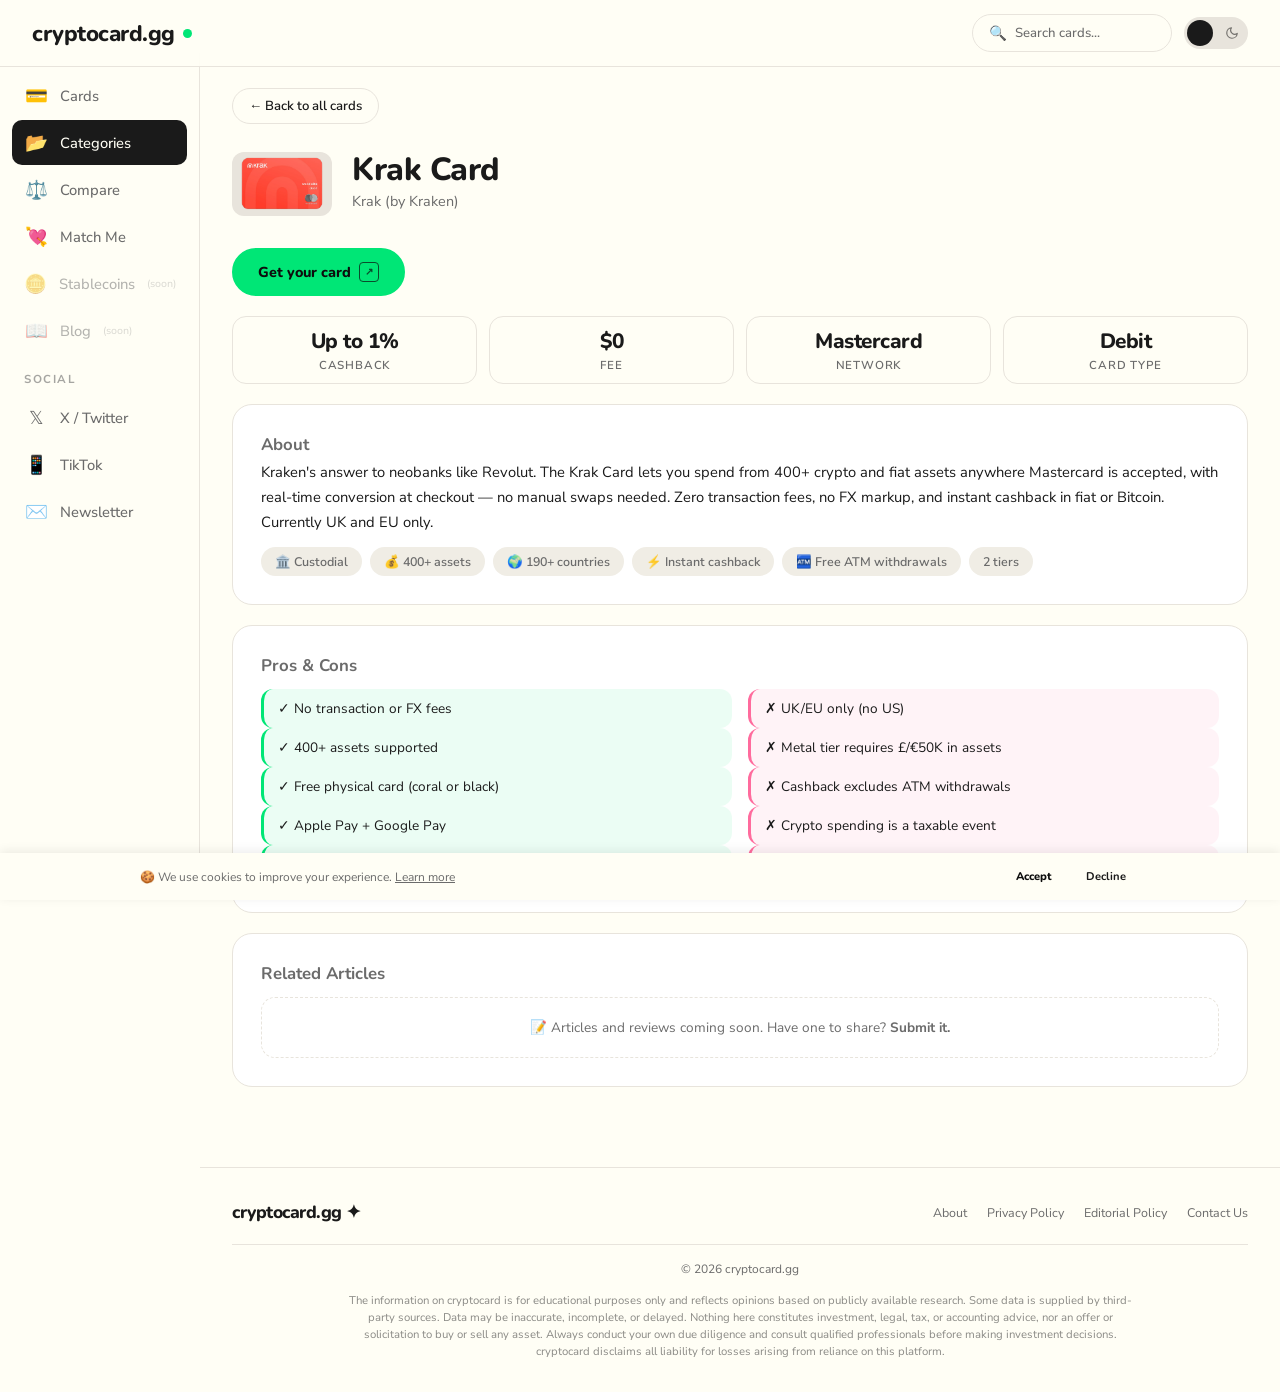
==== card/krak/index.html @ aefa74b7 "Add Krak Card page and make custom cards searchable - Add dedicated card page for Krak (by Kraken) d" ====
<!DOCTYPE html>
<html lang="en" data-theme="light">
<head>
<meta charset="UTF-8">
<meta name="viewport" content="width=device-width, initial-scale=1.0">
<title>Krak Card — Spend Crypto & Fiat with Mastercard | cryptocard.gg</title>
<meta name="description" content="Krak Card by Kraken lets you spend from 400+ crypto and fiat assets anywhere Mastercard is accepted. Up to 1% cashback, $0 annual fee, free ATM withdrawals.">
<link rel="canonical" href="https://cryptocard.gg/card/krak">

<!-- Open Graph -->
<meta property="og:title" content="Krak Card — Spend Crypto & Fiat with Mastercard">
<meta property="og:description" content="Krak Card by Kraken lets you spend from 400+ crypto and fiat assets anywhere Mastercard is accepted. Up to 1% cashback, $0 annual fee, free ATM withdrawals.">
<meta property="og:url" content="https://cryptocard.gg/card/krak">
<meta property="og:type" content="website">
<meta property="og:site_name" content="cryptocard.gg">
<meta property="og:image" content="https://cryptocard.gg/Logos/G6nSGXzWMAE9Gpx.png">

<!-- Twitter Card -->
<meta name="twitter:card" content="summary">
<meta name="twitter:title" content="Krak Card — Spend Crypto & Fiat with Mastercard">
<meta name="twitter:description" content="Krak Card by Kraken lets you spend from 400+ crypto and fiat assets anywhere Mastercard is accepted. Up to 1% cashback, $0 annual fee.">
<meta name="twitter:image" content="https://cryptocard.gg/Logos/G6nSGXzWMAE9Gpx.png">

<link href="https://fonts.googleapis.com/css2?family=Space+Grotesk:wght@400;500;600;700&family=DM+Sans:wght@400;500;600;700&family=Lilita+One&display=swap" rel="stylesheet">
<link rel="stylesheet" href="../../styles.css">

<!-- Google Analytics (GA4) with Consent Mode -->
<script>
  window.dataLayer = window.dataLayer || [];
  function gtag(){dataLayer.push(arguments);}

  gtag('consent', 'default', {
    analytics_storage: 'denied'
  });

  if (localStorage.getItem('cc_consent') === 'accepted') {
    gtag('consent', 'update', { analytics_storage: 'granted' });
  }
</script>
<script async src="https://www.googletagmanager.com/gtag/js?id=G-8774T45XR2"></script>
<script>
  gtag('js', new Date());
  gtag('config', 'G-8774T45XR2');
</script>
</head>
<body>

<!-- SSR CONTENT — visible to crawlers, hidden once JS loads -->
<div id="ssrContent">
  <article style="max-width:700px;margin:40px auto;padding:0 20px;font-family:'DM Sans',sans-serif;">
    <h1>Krak Card</h1>
    <p><strong>Issuer:</strong> Krak (by Kraken) &nbsp;|&nbsp; <strong>Network:</strong> Mastercard &nbsp;|&nbsp; <strong>Type:</strong> Debit</p>
    <p>Kraken's answer to neobanks like Revolut. The Krak Card lets you spend from 400+ crypto and fiat assets anywhere Mastercard is accepted, with real-time conversion at checkout — no manual swaps needed. Zero transaction fees, no FX markup, and instant cashback in fiat or Bitcoin. Currently UK and EU only.</p>
    <h2>Tiers</h2>
    <table>
      <thead><tr><th>Tier</th><th>Cashback</th><th>Fee</th><th>Notes</th></tr></thead>
      <tbody>
        <tr><td>Standard</td><td>Up to 1%</td><td>$0</td><td>Free physical + virtual card, cashback in fiat or BTC</td></tr>
        <tr><td>Metal</td><td>1% (max)</td><td>$0</td><td>Requires avg £/€50K in assets across Krak + Kraken + Kraken Pro</td></tr>
      </tbody>
    </table>
    <h2>Pros</h2>
    <ul>
      <li>No transaction or FX fees</li>
      <li>400+ assets supported</li>
      <li>Free physical card (coral or black)</li>
      <li>Apple Pay + Google Pay</li>
      <li>Free ATM withdrawals globally</li>
    </ul>
    <h2>Cons</h2>
    <ul>
      <li>UK/EU only (no US)</li>
      <li>Metal tier requires £/€50K in assets</li>
      <li>Cashback excludes ATM withdrawals</li>
      <li>Crypto spending is a taxable event</li>
      <li>Spread applied on asset conversions</li>
    </ul>
    <h2>Key Details</h2>
    <ul>
      <li><strong>Cashback:</strong> Up to 1%</li>
      <li><strong>Fee:</strong> $0</li>
      <li><strong>Regions:</strong> 190+ countries (UK/EU only)</li>
      <li><strong>Custody:</strong> Custodial</li>
      <li><strong>Assets:</strong> 400+</li>
    </ul>
    <p><a href="https://www.kraken.com/krak/card">Get your Krak Card</a></p>
    <p><a href="/">Browse all crypto cards on cryptocard.gg</a></p>
  </article>
</div>

<!-- LEFT SIDEBAR -->
<aside class="left-sidebar">
  <div class="sidebar-nav">
    <a href="/">
      <span class="nav-icon">💳</span> Cards
    </a>
    <a href="#" onclick="openCategoriesPage(); return false;">
      <span class="nav-icon">📂</span> Categories
    </a>
    <a href="#" onclick="openComparePage(); return false;">
      <span class="nav-icon">⚖️</span> Compare
    </a>
    <a href="#" onclick="openMatchPage(); return false;">
      <span class="nav-icon">💘</span> Match Me
    </a>
    <a href="#" onclick="return false;" style="opacity:0.5;cursor:default;">
      <span class="nav-icon">🪙</span> Stablecoins <span style="font-size:0.65rem;opacity:0.5;font-weight:400">(soon)</span>
    </a>
    <a href="#" onclick="return false;" style="opacity:0.5;cursor:default;">
      <span class="nav-icon">📖</span> Blog <span style="font-size:0.65rem;opacity:0.5;font-weight:400">(soon)</span>
    </a>

    <div class="nav-section-label">Social</div>
    <a href="https://x.com/st3phdoteth" target="_blank">
      <span class="nav-icon">𝕏</span> X / Twitter
    </a>
    <a href="https://www.tiktok.com/@st3ph.xyz" target="_blank">
      <span class="nav-icon">📱</span> TikTok
    </a>
    <a href="#" onclick="openNlModal(); return false;">
      <span class="nav-icon">✉️</span> Newsletter
    </a>
  </div>
</aside>

<!-- TOP BAR -->
<div class="top-nav">
  <div class="topnav-logo">
    cryptocard.gg <span class="dot"></span>
  </div>
  <div class="topnav-right">
    <button class="search-btn" onclick="document.getElementById('searchModal').style.display='flex'">
      <span class="search-icon">🔍</span>
      Search cards...
    </button>
    <button class="theme-toggle" onclick="toggleTheme()" aria-label="Toggle theme">
      <span class="toggle-sun"><svg viewBox="0 0 24 24" fill="none" stroke="currentColor" stroke-width="2" stroke-linecap="round" stroke-linejoin="round"><circle cx="12" cy="12" r="5"/><line x1="12" y1="1" x2="12" y2="3"/><line x1="12" y1="21" x2="12" y2="23"/><line x1="4.22" y1="4.22" x2="5.64" y2="5.64"/><line x1="18.36" y1="18.36" x2="19.78" y2="19.78"/><line x1="1" y1="12" x2="3" y2="12"/><line x1="21" y1="12" x2="23" y2="12"/><line x1="4.22" y1="19.78" x2="5.64" y2="18.36"/><line x1="18.36" y1="5.64" x2="19.78" y2="4.22"/></svg></span>
      <span class="toggle-moon"><svg viewBox="0 0 24 24" fill="none" stroke="currentColor" stroke-width="2" stroke-linecap="round" stroke-linejoin="round"><path d="M21 12.79A9 9 0 1 1 11.21 3 7 7 0 0 0 21 12.79z"/></svg></span>
    </button>
  </div>
</div>

<!-- PAGE WRAPPER -->
<div class="page-wrapper">

<!-- DETAIL PAGE (hidden by default) -->
<div class="detail-page" id="detailPage"></div>

<!-- HOME CONTENT (hidden on card subpages) -->
<div id="homeContent" style="display:none"></div>

<!-- FOOTER -->
<footer>
  <div class="footer-top">
    <div class="footer-logo">cryptocard.gg ✦</div>
    <div class="footer-legal">
      <a href="#" onclick="openFooterPage('about'); return false;">About</a>
      <a href="#" onclick="openFooterPage('privacy'); return false;">Privacy Policy</a>
      <a href="#" onclick="openFooterPage('editorial'); return false;">Editorial Policy</a>
      <a href="#" onclick="openFooterPage('contact'); return false;">Contact Us</a>
    </div>
  </div>
  <div class="footer-bottom">
    <div class="footer-copy">&copy; 2026 cryptocard.gg</div>
    <div class="footer-disclaimer" style="max-width:800px;margin:16px auto 0;font-size:0.7rem;line-height:1.5;opacity:0.5;text-align:center;">The information on cryptocard is for educational purposes only and reflects opinions based on publicly available research. Some data is supplied by third-party sources. Data may be inaccurate, incomplete, or delayed. Nothing here constitutes investment, legal, tax, or accounting advice, nor an offer or solicitation to buy or sell any asset. Always conduct your own due diligence and consult qualified professionals before making investment decisions. cryptocard disclaims all liability for losses arising from reliance on this platform.</div>
  </div>
</footer>
</div><!-- end page-wrapper -->

<!-- MOBILE BOTTOM BAR -->
<div class="mobile-bottom-bar">
  <button class="mobile-search-btn" onclick="document.getElementById('searchModal').style.display='flex'">
    🔍 Search cards...
  </button>
  <button class="mobile-hamburger" onclick="document.getElementById('mobileMenuOverlay').classList.add('active')">
    ☰
  </button>
</div>

<!-- MOBILE MENU OVERLAY -->
<div class="mobile-menu-overlay" id="mobileMenuOverlay" onclick="if(event.target===this)this.classList.remove('active')">
  <div class="mobile-menu">
    <div class="mobile-menu-handle"></div>
    <a href="/">
      <span>💳</span> Cards
    </a>
    <a href="#" onclick="openCategoriesPage(); document.getElementById('mobileMenuOverlay').classList.remove('active'); return false;">
      <span>📂</span> Categories
    </a>
    <a href="#" onclick="openComparePage(); document.getElementById('mobileMenuOverlay').classList.remove('active'); return false;">
      <span>⚖️</span> Compare
    </a>
    <a href="#" onclick="openMatchPage(); document.getElementById('mobileMenuOverlay').classList.remove('active'); return false;">
      <span>💘</span> Match Me
    </a>
    <a href="#" style="opacity:0.5;pointer-events:none;">
      <span>📖</span> Blog <span style="font-size:0.65rem;opacity:0.5;margin-left:4px">(soon)</span>
    </a>
    <a href="#" style="opacity:0.5;pointer-events:none;">
      <span>🪙</span> Stablecoins <span style="font-size:0.65rem;opacity:0.5;margin-left:4px">(soon)</span>
    </a>
    <div class="nav-section-label">Social</div>
    <a href="https://x.com/st3phdoteth" target="_blank">
      <span>𝕏</span> X / Twitter
    </a>
    <a href="https://www.tiktok.com/@st3ph.xyz" target="_blank">
      <span>📱</span> TikTok
    </a>
    <a href="#" onclick="openNlModal(); document.getElementById('mobileMenuOverlay').classList.remove('active'); return false;">
      <span>✉️</span> Newsletter
    </a>
    <div class="dark-toggle" onclick="toggleTheme(); document.getElementById('mobileMenuOverlay').classList.remove('active');">
      <span>🌙</span> Toggle Dark Mode
    </div>
  </div>
</div>

<!-- MODAL -->
<div class="modal-overlay" id="modalOverlay" onclick="if(event.target===this)closeModal()">
  <div class="modal" id="modal"></div>
</div>

<!-- SEARCH MODAL -->
<div class="modal-overlay" id="searchModal" style="display:none;" onclick="if(event.target===this)this.style.display='none'">
  <div class="search-modal">
    <input type="text" id="searchInput" placeholder="Search cards, stablecoins..." autofocus />
    <div class="search-results" id="searchResults"></div>
  </div>
</div>

<!-- NEWSLETTER MODAL -->
<div class="nl-modal-overlay" id="nlModalOverlay" onclick="if(event.target===this)closeNlModal()">
  <div class="nl-modal">
    <button class="nl-modal-close" onclick="closeNlModal()">&#x2715;</button>
    <h2>stay in the loop ✦</h2>
    <p class="nl-subtitle">Get the latest on card launches and payment news delivered straight to your inbox.</p>
    <iframe src="https://subscribe-forms.beehiiv.com/150ad77b-f7a5-4954-87a0-eda7a5a42126" class="beehiiv-embed" frameborder="0" scrolling="no" style="width:100%;height:315px;margin:0;border-radius:12px;background-color:transparent;"></iframe>
    <div id="nlSuccessMsg" style="display:none;text-align:center;padding:14px 0 0;font-size:0.88rem;color:var(--accent-green);font-weight:700;">Thanks for signing up! Check your email to confirm your subscription.</div>
  </div>
</div>

<!-- COOKIE CONSENT -->
<div id="cookieConsent" style="display:none; position:fixed; bottom:0; left:0; right:0; z-index:500; background:var(--bg); border-top:1px solid var(--border); padding:10px 20px; box-shadow:0 -2px 10px rgba(0,0,0,0.08);">
  <div style="max-width:1000px; margin:0 auto; display:flex; align-items:center; gap:12px; flex-wrap:nowrap;">
    <div style="flex:1; font-size:0.75rem; color:var(--text-muted);">🍪 We use cookies to improve your experience. <a href="#" onclick="openFooterPage('privacy'); document.getElementById('cookieConsent').style.display='none'; return false;" style="color:var(--accent); text-decoration:underline;">Learn more</a></div>
    <div style="display:flex; gap:6px; flex-shrink:0;">
      <button onclick="acceptCookies()" style="background:var(--accent); color:#0D0D0D; border:none; padding:6px 14px; border-radius:99px; font-family:'Nunito',sans-serif; font-weight:800; font-size:0.7rem; cursor:pointer;">Accept</button>
      <button onclick="declineCookies()" style="background:transparent; color:var(--text); border:1px solid var(--border); padding:6px 14px; border-radius:99px; font-family:'Nunito',sans-serif; font-weight:700; font-size:0.7rem; cursor:pointer;">Decline</button>
    </div>
  </div>
</div>

<script src="../../cards.js"></script>
<script src="../../sitedata.js"></script>
<script src="../../app.js"></script>

<script>
function acceptCookies() {
  localStorage.setItem('cc_consent', 'accepted');
  document.getElementById('cookieConsent').style.display = 'none';
  gtag('consent', 'update', { analytics_storage: 'granted' });
}
function declineCookies() {
  localStorage.setItem('cc_consent', 'declined');
  document.getElementById('cookieConsent').style.display = 'none';
  gtag('consent', 'update', { analytics_storage: 'denied' });
}
if (!localStorage.getItem('cc_consent')) {
  setTimeout(() => {
    document.getElementById('cookieConsent').style.display = 'block';
  }, 1000);
}

// Hide SSR content and render the interactive card page
var ssrEl = document.getElementById('ssrContent');
if (ssrEl) ssrEl.style.display = 'none';
openCustomCardPage('krak', true);
</script>

</body>
</html>
---- styles.css ----
@import url('https://fonts.googleapis.com/css2?family=Nunito:wght@700;800;900&family=Nunito+Sans:ital,opsz,wght@0,6..12,400;0,6..12,500;0,6..12,600;0,6..12,700;1,6..12,400&display=swap');

  :root {
    --bg: #FFFEF5;
    --bg-alt: #F5F0E8;
    --text: #1a1a1a;
    --text-muted: #6b6b6b;
    --accent-green: #00E676;
    --accent-pink: #FF6B9D;
    --accent-yellow: #FFD93D;
    --accent-blue: #6C63FF;
    --accent-orange: #FF8A50;
    --accent-cyan: #00E5FF;
    --accent-lime: #C6FF00;
    --card-bg: #FFFFFF;
    --card-border: #e8e4dc;
    --card-shadow: rgba(0,0,0,0.06);
    --sidebar-bg: #FAF8F2;
    --tag-bg: #f0ede5;
    --toggle-bg: #e8e4dc;
    --toggle-dot: #1a1a1a;
    --hero-gradient: linear-gradient(135deg, #FFD93D 0%, #FF6B9D 50%, #6C63FF 100%);
    --nav-blur: rgba(255, 254, 245, 0.85);
  }

  [data-theme="dark"] {
    --bg: #0D0D0D;
    --bg-alt: #1A1A1A;
    --text: #F5F0E8;
    --text-muted: #8a8a8a;
    --card-bg: #1E1E1E;
    --card-border: #2a2a2a;
    --card-shadow: rgba(0,0,0,0.3);
    --sidebar-bg: #151515;
    --tag-bg: #2a2a2a;
    --toggle-bg: #333;
    --toggle-dot: #00E676;
    --nav-blur: rgba(13, 13, 13, 0.85);
  }

  * {
    margin: 0;
    padding: 0;
    box-sizing: border-box;
  }

  body {
    font-family: 'Nunito Sans', sans-serif;
    background: var(--bg);
    color: var(--text);
    overflow-x: hidden;
    transition: background 0.4s ease, color 0.4s ease;
  }

  /* ===== SCROLLBAR ===== */
  ::-webkit-scrollbar { width: 8px; }
  ::-webkit-scrollbar-track { background: var(--bg); }
  ::-webkit-scrollbar-thumb { background: var(--accent-green); border-radius: 99px; }

  /* ===== TOP BAR (slim) ===== */
  .top-nav {
    position: fixed;
    top: 0;
    left: 0;
    right: 0;
    z-index: 102;
    display: flex;
    justify-content: space-between;
    align-items: center;
    padding: 14px 32px;
    backdrop-filter: blur(20px);
    -webkit-backdrop-filter: blur(20px);
    background: var(--nav-blur);
    border-bottom: 1.5px solid var(--card-border);
    transition: background 0.4s ease;
    gap: 12px;
  }

  .topnav-logo {
    font-family: 'Nunito', sans-serif;
    font-weight: 800;
    font-size: 1.4rem;
    letter-spacing: -0.5px;
    display: flex;
    align-items: center;
    gap: 8px;
    cursor: default;
  }

  .topnav-logo .dot {
    width: 9px;
    height: 9px;
    background: var(--accent-green);
    border-radius: 50%;
    display: inline-block;
    animation: pulse 2s infinite;
  }

  .topnav-right {
    display: flex;
    align-items: center;
    gap: 12px;
  }

  .search-btn {
    display: flex;
    align-items: center;
    gap: 8px;
    padding: 8px 16px;
    border: 1.5px solid var(--card-border);
    border-radius: 99px;
    background: transparent;
    color: var(--text-muted);
    font-family: 'Nunito Sans', sans-serif;
    font-size: 0.82rem;
    font-weight: 500;
    cursor: pointer;
    transition: border-color 0.2s, color 0.2s;
    min-width: 200px;
  }

  .search-btn:hover {
    border-color: var(--text);
    color: var(--text);
  }

  .search-btn .search-icon {
    font-size: 0.9rem;
  }

  .search-btn .shortcut {
    margin-left: auto;
    font-size: 0.7rem;
    font-weight: 600;
    color: var(--text-muted);
    background: var(--tag-bg);
    padding: 2px 6px;
    border-radius: 4px;
    letter-spacing: 0.5px;
  }

  /* ===== LEFT SIDEBAR ===== */
  .left-sidebar {
    position: fixed;
    top: 53px;
    left: 0;
    bottom: 0;
    width: 200px;
    background: var(--bg);
    border-right: 1.5px solid var(--card-border);
    z-index: 101;
    display: flex;
    flex-direction: column;
    padding: 20px 0;
    transition: background 0.4s ease, border-color 0.4s ease;
  }

  .sidebar-logo {
    font-family: 'Nunito', sans-serif;
    font-weight: 800;
    font-size: 1.4rem;
    letter-spacing: -0.5px;
    padding: 0 24px;
    margin-bottom: 32px;
    display: flex;
    align-items: center;
    gap: 8px;
    cursor: default;
  }

  .sidebar-logo .dot {
    width: 9px;
    height: 9px;
    background: var(--accent-green);
    border-radius: 50%;
    display: inline-block;
    animation: pulse 2s infinite;
  }

  @keyframes pulse {
    0%, 100% { transform: scale(1); opacity: 1; }
    50% { transform: scale(1.3); opacity: 0.7; }
  }

  .sidebar-nav {
    display: flex;
    flex-direction: column;
    gap: 2px;
    padding: 0 12px;
    flex: 1;
  }

  .sidebar-nav a {
    display: flex;
    align-items: center;
    gap: 12px;
    padding: 10px 12px;
    border-radius: 10px;
    text-decoration: none;
    color: var(--text-muted);
    font-family: 'Nunito Sans', sans-serif;
    font-size: 0.92rem;
    font-weight: 500;
    transition: background 0.15s, color 0.15s;
    cursor: pointer;
  }

  .sidebar-nav a:hover {
    background: var(--tag-bg);
    color: var(--text);
  }

  .sidebar-nav a.active {
    background: var(--text);
    color: var(--bg);
  }

  .sidebar-nav a .nav-icon {
    font-size: 1.15rem;
    width: 24px;
    text-align: center;
  }

  .sidebar-nav .nav-section-label {
    font-size: 0.72rem;
    font-weight: 700;
    text-transform: uppercase;
    letter-spacing: 1.5px;
    color: var(--text-muted);
    padding: 16px 12px 6px;
    opacity: 0.6;
  }

  .sidebar-bottom {
    padding: 16px 12px;
    border-top: 1.5px solid var(--card-border);
    margin-top: auto;
  }

  .sidebar-bottom .theme-toggle-row {
    display: flex;
    align-items: center;
    justify-content: space-between;
    padding: 8px 12px;
  }

  .sidebar-bottom .theme-label {
    font-size: 0.82rem;
    color: var(--text-muted);
    font-weight: 500;
  }

  /* ===== LAYOUT WRAPPER ===== */
  .page-wrapper {
    margin-left: 200px;
    padding-top: 56px;
  }

  .nav-logo { display: none; }
  .nav-links { display: none; }

  .theme-toggle {
    width: 64px;
    height: 32px;
    background: var(--toggle-bg);
    border-radius: 99px;
    position: relative;
    cursor: pointer;
    border: none;
    transition: background 0.3s;
    display: flex;
    align-items: center;
    padding: 0 8px;
    justify-content: space-between;
  }

  .theme-toggle .toggle-sun,
  .theme-toggle .toggle-moon {
    width: 16px;
    height: 16px;
    display: flex;
    align-items: center;
    justify-content: center;
    position: relative;
    z-index: 1;
    transition: opacity 0.3s;
  }

  .theme-toggle .toggle-sun svg {
    width: 14px;
    height: 14px;
    color: #FFD93D;
  }

  .theme-toggle .toggle-moon svg {
    width: 14px;
    height: 14px;
  }

  /* Light mode: sun is behind dot (hidden), moon is visible */
  [data-theme="light"] .theme-toggle .toggle-sun { opacity: 0.4; }
  [data-theme="light"] .theme-toggle .toggle-moon { opacity: 0.5; }
  [data-theme="dark"] .theme-toggle .toggle-sun { opacity: 0.5; }
  [data-theme="dark"] .theme-toggle .toggle-moon { opacity: 0.4; }

  .theme-toggle::after {
    content: '';
    position: absolute;
    top: 3px;
    left: 3px;
    width: 26px;
    height: 26px;
    background: var(--toggle-dot);
    border-radius: 50%;
    transition: transform 0.3s ease, background 0.3s;
    z-index: 2;
  }

  [data-theme="dark"] .theme-toggle::after {
    transform: translateX(32px);
  }

  /* ===== FLOATING STICKERS ===== */
  .sticker {
    position: absolute;
    font-size: 2rem;
    animation: float 6s ease-in-out infinite;
    pointer-events: none;
    z-index: 1;
  }

  .sticker:nth-child(1) { top: 15%; left: 8%; animation-delay: 0s; }
  .sticker:nth-child(2) { top: 20%; right: 10%; animation-delay: 1s; }
  .sticker:nth-child(3) { bottom: 20%; left: 12%; animation-delay: 2s; }
  .sticker:nth-child(4) { bottom: 15%; right: 8%; animation-delay: 0.5s; }
  .sticker:nth-child(5) { top: 40%; left: 5%; animation-delay: 3s; }

  @keyframes float {
    0%, 100% { transform: translateY(0) rotate(0deg); }
    33% { transform: translateY(-12px) rotate(3deg); }
    66% { transform: translateY(6px) rotate(-2deg); }
  }

  /* ===== MAIN LAYOUT ===== */
  .main-layout {
    display: flex;
    flex-direction: column;
    max-width: 1200px;
    margin: 0 auto;
    padding: 32px 32px 40px;
    gap: 0;
  }

  /* ===== TOP BAR — Newsletter + Filters ===== */
  .top-bar {
    display: grid;
    grid-template-columns: 1fr auto;
    gap: 32px;
    margin-bottom: 32px;
    align-items: end;
  }

  .newsletter-inline {
    max-width: 400px;
  }

  .newsletter-inline h2 {
    font-family: 'Nunito', sans-serif;
    font-weight: 800;
    font-size: 1.8rem;
    letter-spacing: -0.5px;
    line-height: 1.05;
    margin-bottom: 8px;
  }

  .newsletter-inline p {
    font-size: 0.85rem;
    color: var(--text-muted);
    margin-bottom: 14px;
    line-height: 1.5;
    font-family: monospace;
  }

  .newsletter-inline-form {
    display: flex;
    gap: 0;
  }

  .newsletter-inline-form input {
    flex: 1;
    padding: 14px 20px;
    border: 2px solid var(--card-border);
    border-right: none;
    border-radius: 99px 0 0 99px;
    background: var(--card-bg);
    color: var(--text);
    font-family: 'Nunito Sans', sans-serif;
    font-size: 0.9rem;
    font-weight: 500;
    outline: none;
    transition: border-color 0.2s;
  }

  .newsletter-inline-form input::placeholder { 
    color: var(--text-muted); 
    font-weight: 600;
  }

  .newsletter-inline-form input.email-valid {
    border-color: var(--accent-green);
    background: rgba(0, 230, 118, 0.04);
  }

  .newsletter-inline-form button.email-ready {
    background: var(--accent-green);
    color: #0D0D0D;
    border-color: var(--accent-green);
  }

  .newsletter-inline-form button {
    padding: 14px 24px;
    background: transparent;
    color: var(--accent-green);
    border: 2px solid var(--card-border);
    border-left: none;
    border-radius: 0 99px 99px 0;
    font-family: 'Nunito Sans', sans-serif;
    font-size: 0.9rem;
    font-weight: 700;
    cursor: pointer;
    transition: background 0.2s, color 0.2s;
    white-space: nowrap;
  }

  .newsletter-inline-form button:hover {
    background: var(--accent-green);
    color: #0D0D0D;
  }

  /* ===== FILTERS ROW ===== */
  .filters-row {
    display: flex;
    align-items: center;
    gap: 8px;
    flex-wrap: wrap;
    justify-content: flex-end;
  }

  .filter-pill {
    padding: 8px 16px;
    border: 1.5px solid var(--card-border);
    border-radius: 99px;
    background: transparent;
    color: var(--text-muted);
    font-family: 'Nunito Sans', sans-serif;
    font-size: 0.8rem;
    font-weight: 600;
    cursor: pointer;
    transition: all 0.2s;
    display: flex;
    align-items: center;
    gap: 5px;
  }

  .filter-pill:hover {
    border-color: var(--text);
    color: var(--text);
  }

  .filter-pill.active {
    background: var(--text);
    color: var(--bg);
    border-color: var(--text);
  }

  .filter-pill .emoji { font-size: 0.9rem; }

  /* ===== CARD GRID ===== */

  .sort-select {
    padding: 8px 16px;
    border: 1.5px solid var(--card-border);
    border-radius: 99px;
    background: var(--card-bg);
    color: var(--text);
    font-family: 'Nunito Sans', sans-serif;
    font-size: 0.85rem;
    font-weight: 600;
    cursor: pointer;
    transition: border-color 0.2s;
  }

  .sort-select:hover { border-color: var(--text); }

  .card-grid {
    display: grid;
    grid-template-columns: repeat(3, 1fr);
    gap: 16px;
  }

  /* ===== CRYPTO CARD — STARFACE STYLE ===== */
  .crypto-card {
    background: transparent;
    border: none;
    border-radius: 0;
    overflow: hidden;
    cursor: pointer;
    position: relative;
    transition: transform 0.3s ease;
  }

  .crypto-card:hover {
    transform: scale(1.02);
  }

  
  .detail-cta-row {
    display: flex;
    gap: 10px;
    flex-wrap: wrap;
    margin-bottom: 20px;
  }

  .detail-cta-btn {
    display: inline-flex;
    align-items: center;
    gap: 8px;
    background: var(--accent-green);
    color: #0D0D0D;
    padding: 12px 24px;
    border-radius: 99px;
    font-family: 'Nunito', sans-serif;
    font-weight: 800;
    font-size: 0.9rem;
    text-decoration: none;
    transition: transform 0.2s, box-shadow 0.2s;
    border: 2px solid var(--accent-green);
    position: relative;
  }

  .detail-cta-btn .ext-arrow {
    display: inline-flex;
    align-items: center;
    justify-content: center;
    width: 20px;
    height: 20px;
    border: 1.5px solid currentColor;
    border-radius: 4px;
    font-size: 0.65rem;
    line-height: 1;
    flex-shrink: 0;
    opacity: 0.7;
  }

  .detail-cta-btn:hover {
    transform: translateY(-2px);
    box-shadow: 0 6px 20px rgba(0,230,118,0.3);
  }

  .detail-cta-secondary {
    background: transparent;
    border: 2px solid var(--accent-green);
    color: var(--accent-green);
  }

  .detail-cta-secondary:hover {
    background: rgba(0,230,118,0.1);
  }

  .card-color-bar {
    background: var(--card-box-bg);
    border-radius: 20px;
    aspect-ratio: 1 / 1;
    display: flex;
    align-items: center;
    justify-content: center;
    position: relative;
    overflow: hidden;
    margin-bottom: 14px;
    transition: background 0.4s;
  }

  [data-theme="light"] .card-color-bar { background: #E8E4DC; }
  [data-theme="dark"] .card-color-bar { background: #2A2A2A; }

  .card-color-bar .card-visual {
    font-size: 4.5rem;
    position: relative;
    z-index: 2;
    filter: drop-shadow(0 8px 24px rgba(0,0,0,0.15));
    transition: transform 0.4s ease, filter 0.4s ease;
    display: flex;
    align-items: center;
    justify-content: center;
  }

  .card-color-bar .card-visual img {
    width: min(160px, 65%);
    height: auto;
    border-radius: 12px;
    object-fit: cover;
    display: block;
    background: transparent;
    box-shadow: 0 4px 16px rgba(0,0,0,0.12);
  }

  .crypto-card:hover .card-color-bar .card-visual {
    transform: scale(1.15) rotate(-5deg) translateY(-4px);
    filter: drop-shadow(0 16px 32px rgba(0,0,0,0.25));
  }

  .card-color-bar .network-badge {
    position: absolute;
    top: 14px;
    right: 14px;
    background: rgba(0,0,0,0.35);
    color: white;
    padding: 5px 12px;
    border-radius: 99px;
    font-size: 0.7rem;
    font-weight: 700;
    text-transform: uppercase;
    letter-spacing: 0.5px;
    backdrop-filter: blur(8px);
  }

  .card-type-badge {
    position: absolute;
    top: 14px;
    left: 14px;
    padding: 5px 12px;
    border-radius: 99px;
    font-size: 0.7rem;
    font-weight: 700;
    text-transform: uppercase;
    letter-spacing: 0.5px;
  }

  .badge-debit { background: var(--accent-cyan); color: #0D0D0D; }
  .badge-credit { background: var(--accent-pink); color: white; }
  .badge-dual { background: linear-gradient(135deg, var(--accent-cyan), var(--accent-pink)); color: white; }
  .badge-prepaid { background: var(--accent-yellow); color: #0D0D0D; }

  /* Cashback pill floating on the image box */
  .card-cashback-pill {
    position: absolute;
    bottom: 14px;
    left: 14px;
    background: var(--text);
    color: var(--bg);
    padding: 6px 14px;
    border-radius: 99px;
    font-family: 'Nunito', sans-serif;
    font-weight: 800;
    font-size: 0.95rem;
    letter-spacing: -0.5px;
    z-index: 3;
  }

  .card-info {
    padding: 0 4px;
  }

  .card-info-header {
    display: flex;
    justify-content: space-between;
    align-items: flex-start;
    margin-bottom: 4px;
  }

  .card-name {
    font-family: 'Nunito', sans-serif;
    font-weight: 700;
    font-size: 1.15rem;
    letter-spacing: -0.5px;
    line-height: 1.2;
  }

  .card-issuer {
    font-size: 0.8rem;
    color: var(--text-muted);
    margin-bottom: 10px;
  }

  .card-cashback {
    font-family: 'Nunito', sans-serif;
    font-weight: 800;
    font-size: 2rem;
    letter-spacing: -0.5px;
    margin-bottom: 4px;
    display: none;
  }

  .cashback-label {
    font-size: 0.75rem;
    color: var(--text-muted);
    text-transform: uppercase;
    letter-spacing: 0.5px;
    font-weight: 600;
    margin-bottom: 12px;
    display: none;
  }

  .card-tags {
    display: flex;
    flex-wrap: wrap;
    gap: 6px;
    margin-bottom: 0;
  }

  .tag {
    padding: 4px 10px;
    border-radius: 99px;
    font-size: 0.72rem;
    font-weight: 600;
    background: var(--tag-bg);
    color: var(--text-muted);
    white-space: nowrap;
  }

  .card-meta {
    display: flex;
    justify-content: space-between;
    align-items: center;
    padding-top: 10px;
    border-top: 1.5px solid var(--card-border);
    margin-top: 12px;
  }

  .card-fee {
    font-weight: 700;
    font-size: 0.9rem;
  }

  .card-fee.free {
    color: var(--accent-green);
  }

  .card-regions {
    font-size: 0.78rem;
    color: var(--text-muted);
  }

  .card-arrow {
    display: none;
  }

  /* ===== STABLECOINS SECTION ===== */
  .stablecoins-section {
    max-width: 1200px;
    margin: 0 auto;
    padding: 60px 32px 40px;
  }

  .stablecoins-header {
    display: flex;
    justify-content: space-between;
    align-items: flex-end;
    margin-bottom: 32px;
    gap: 20px;
  }

  .stablecoins-header h2 {
    font-family: 'Nunito', sans-serif;
    font-weight: 800;
    font-size: 1.8rem;
    letter-spacing: -0.5px;
    line-height: 1.1;
  }

  .stablecoins-header p {
    font-size: 0.85rem;
    color: var(--text-muted);
    max-width: 400px;
    line-height: 1.5;
    font-family: monospace;
  }

  .stablecoins-grid {
    display: grid;
    grid-template-columns: repeat(3, 1fr);
    gap: 16px;
  }

  .stable-card {
    border-radius: 20px;
    overflow: hidden;
    cursor: pointer;
    transition: transform 0.3s;
  }

  .stable-card:hover {
    transform: translateY(-4px);
  }

  .stable-card-top {
    border-radius: 20px;
    padding: 28px 24px 24px;
    position: relative;
    min-height: 120px;
    display: flex;
    flex-direction: column;
    justify-content: space-between;
  }

  [data-theme="light"] .stable-card-top { background: #E8E4DC; }
  [data-theme="dark"] .stable-card-top { background: #2A2A2A; }

  .stable-card-emoji {
    font-size: 2.8rem;
    margin-bottom: 12px;
    display: block;
  }

  .stable-card-ticker {
    font-family: 'Nunito', sans-serif;
    font-weight: 900;
    font-size: 1.4rem;
    letter-spacing: -0.5px;
  }

  .stable-card-peg {
    position: absolute;
    top: 16px;
    right: 16px;
    padding: 4px 10px;
    border-radius: 99px;
    font-size: 0.7rem;
    font-weight: 700;
    text-transform: uppercase;
    letter-spacing: 0.5px;
    background: var(--text);
    color: var(--bg);
  }

  .stable-card-bottom {
    padding: 16px 4px 4px;
  }

  .stable-card-name {
    font-family: 'Nunito', sans-serif;
    font-weight: 700;
    font-size: 1rem;
    margin-bottom: 2px;
  }

  .stable-card-issuer {
    font-size: 0.8rem;
    color: var(--text-muted);
    margin-bottom: 10px;
  }

  .stable-card-desc {
    font-size: 0.85rem;
    line-height: 1.55;
    color: var(--text-muted);
    margin-bottom: 12px;
  }

  .stable-card-used-by {
    display: flex;
    flex-wrap: wrap;
    gap: 6px;
  }

  .used-by-tag {
    padding: 4px 10px;
    border-radius: 99px;
    font-size: 0.7rem;
    font-weight: 600;
    background: var(--tag-bg);
    color: var(--text-muted);
    letter-spacing: 0.3px;
  }

  .stable-card-yield {
    position: absolute;
    bottom: 16px;
    right: 16px;
    padding: 4px 10px;
    border-radius: 99px;
    font-size: 0.7rem;
    font-weight: 700;
    background: var(--accent-green);
    color: #0D0D0D;
  }

  /* ===== DETAIL PAGE ===== */
  .detail-page {
    max-width: 1200px;
    margin: 0 auto;
    padding: 32px 32px 60px;
    display: none;
  }

  .detail-page.active {
    display: block;
  }

  .detail-back {
    display: inline-flex;
    align-items: center;
    gap: 6px;
    padding: 8px 16px;
    border: 1.5px solid var(--card-border);
    border-radius: 99px;
    background: transparent;
    color: var(--text-muted);
    font-family: 'Nunito Sans', sans-serif;
    font-size: 0.82rem;
    font-weight: 600;
    cursor: pointer;
    transition: all 0.2s;
    margin-bottom: 28px;
  }

  .detail-back:hover {
    border-color: var(--text);
    color: var(--text);
  }

  .detail-header {
    display: flex;
    align-items: flex-start;
    gap: 20px;
    margin-bottom: 32px;
  }

  .detail-emoji-box {
    width: 100px;
    height: 64px;
    border-radius: 12px;
    display: flex;
    align-items: center;
    justify-content: center;
    font-size: 2.4rem;
    flex-shrink: 0;
    overflow: hidden;
  }

  .detail-emoji-box img {
    width: 100%;
    height: 100%;
    object-fit: cover;
  }

  [data-theme="light"] .detail-emoji-box { background: #E8E4DC; }
  [data-theme="dark"] .detail-emoji-box { background: #2A2A2A; }

  .detail-title-area h1 {
    font-family: 'Nunito', sans-serif;
    font-weight: 800;
    font-size: 2rem;
    letter-spacing: -0.5px;
    line-height: 1.1;
    margin-bottom: 4px;
  }

  .detail-title-area .detail-issuer {
    font-size: 0.9rem;
    color: var(--text-muted);
  }

  .detail-layout {
    display: grid;
    grid-template-columns: 1fr 240px;
    gap: 40px;
    align-items: flex-start;
  }

  .detail-main {
    min-width: 0;
  }

  .detail-sidebar-right {
    position: sticky;
    top: 80px;
  }

  .detail-sidebar-right h3 {
    font-family: 'Nunito', sans-serif;
    font-weight: 700;
    font-size: 0.8rem;
    text-transform: uppercase;
    letter-spacing: 1.5px;
    color: var(--text-muted);
    margin-bottom: 12px;
  }

  .detail-sidebar-right a {
    display: block;
    padding: 8px 0;
    font-size: 0.88rem;
    color: var(--text-muted);
    text-decoration: none;
    font-weight: 500;
    transition: color 0.2s;
    cursor: pointer;
  }

  .detail-sidebar-right a:hover,
  .detail-sidebar-right a.section-active {
    color: var(--text);
  }

  .detail-card {
    background: var(--card-bg);
    border: 1.5px solid var(--card-border);
    border-radius: 20px;
    padding: 28px;
    margin-bottom: 20px;
  }

  .detail-card h2 {
    font-family: 'Nunito', sans-serif;
    font-weight: 700;
    font-size: 1.05rem;
    margin-bottom: 4px;
    color: var(--text-muted);
  }

  .detail-card p {
    font-size: 0.92rem;
    line-height: 1.7;
    color: var(--text);
  }

  .detail-stats-row {
    display: flex;
    gap: 12px;
    flex-wrap: wrap;
    margin-bottom: 20px;
  }

  .detail-stat-chip {
    padding: 10px 18px;
    border-radius: 14px;
    border: 1.5px solid var(--card-border);
    text-align: center;
    flex: 1;
    min-width: 100px;
  }

  .detail-stat-chip .val {
    font-family: 'Nunito', sans-serif;
    font-weight: 800;
    font-size: 1.3rem;
    letter-spacing: -0.5px;
  }

  .detail-stat-chip .label {
    font-size: 0.72rem;
    text-transform: uppercase;
    letter-spacing: 0.8px;
    color: var(--text-muted);
    font-weight: 600;
    margin-top: 2px;
  }

  .detail-tags {
    display: flex;
    flex-wrap: wrap;
    gap: 8px;
    margin-top: 12px;
  }

  .detail-tag {
    padding: 6px 14px;
    border-radius: 99px;
    font-size: 0.78rem;
    font-weight: 600;
    background: var(--tag-bg);
    color: var(--text-muted);
  }

  .detail-pros-cons {
    display: grid;
    grid-template-columns: 1fr 1fr;
    gap: 16px;
    margin-top: 12px;
  }

  .detail-pro, .detail-con {
    padding: 10px 14px;
    border-radius: 12px;
    font-size: 0.85rem;
    line-height: 1.4;
  }

  .detail-pro {
    background: rgba(0, 230, 118, 0.08);
    border-left: 3px solid var(--accent-green);
  }

  .detail-con {
    background: rgba(255, 107, 157, 0.08);
    border-left: 3px solid var(--accent-pink);
  }

  .detail-articles {
    margin-top: 12px;
  }

  .detail-article-placeholder {
    padding: 20px;
    border: 1.5px dashed var(--card-border);
    border-radius: 14px;
    text-align: center;
    color: var(--text-muted);
    font-size: 0.85rem;
  }

  /* ===== TIERS TABLE ===== */
  .tiers-table-wrap {
    overflow-x: auto;
    border-radius: 14px;
    border: 1.5px solid var(--card-border);
  }

  .tiers-table {
    width: 100%;
    border-collapse: collapse;
    font-size: 0.85rem;
  }

  .tiers-table th {
    font-family: 'Nunito', sans-serif;
    font-weight: 800;
    font-size: 0.75rem;
    text-transform: uppercase;
    letter-spacing: 1px;
    padding: 12px 16px;
    text-align: left;
    border-bottom: 1.5px solid var(--card-border);
    color: var(--text-muted);
  }

  .tiers-table td {
    padding: 14px 16px;
    border-bottom: 1px solid var(--card-border);
    vertical-align: top;
    line-height: 1.4;
  }

  .tiers-table tr:last-child td {
    border-bottom: none;
  }

  .tiers-table .tier-highlight {
    background: rgba(0, 230, 118, 0.08);
  }

  .tiers-table .tier-highlight td:first-child strong {
    color: #00E676;
  }

  /* ===== COMPARE PAGE ===== */
  .compare-selector {
    margin-bottom: 32px;
  }

  .compare-selector h2 {
    font-family: 'Nunito', sans-serif;
    font-weight: 800;
    font-size: 1.6rem;
    letter-spacing: -0.5px;
    margin-bottom: 4px;
  }

  .compare-selector p {
    color: var(--text-muted);
    font-size: 0.88rem;
    margin-bottom: 20px;
  }

  .compare-carousel-wrap {
    position: relative;
    margin-bottom: 32px;
  }

  .compare-carousel {
    display: flex;
    gap: 14px;
    overflow-x: auto;
    padding: 8px 4px 12px 36px;
    scroll-behavior: smooth;
    -webkit-overflow-scrolling: touch;
    scrollbar-width: none;
  }

  .compare-carousel::-webkit-scrollbar { display: none; }

  .compare-carousel-item {
    flex-shrink: 0;
    width: 100px;
    text-align: center;
    cursor: pointer;
    transition: all 0.2s;
  }

  .compare-carousel-item .carousel-emoji {
    width: 90px;
    height: 58px;
    border-radius: 10px;
    display: flex;
    align-items: center;
    justify-content: center;
    font-size: 1.6rem;
    margin: 0 auto 8px;
    border: 2px solid var(--card-border);
    transition: all 0.2s;
    overflow: hidden;
    padding: 0;
    flex-shrink: 0;
  }

  .compare-carousel-item .carousel-emoji img {
    width: 100%;
    height: 100%;
    object-fit: cover;
    border-radius: 8px;
    display: block;
  }

  [data-theme="light"] .compare-carousel-item .carousel-emoji { background: #E8E4DC; }
  [data-theme="dark"] .compare-carousel-item .carousel-emoji { background: #2A2A2A; }

  .compare-carousel-item:hover .carousel-emoji {
    border-color: var(--text);
  }

  .compare-carousel-item.selected .carousel-emoji {
    border-color: var(--accent-green);
    box-shadow: 0 0 0 2px var(--accent-green);
  }

  .compare-carousel-item .carousel-name {
    font-size: 0.72rem;
    font-weight: 600;
    line-height: 1.3;
    color: var(--text-muted);
  }

  .compare-carousel-item.selected .carousel-name {
    color: var(--text);
  }

  .carousel-arrow {
    position: absolute;
    top: 28px;
    width: 32px;
    height: 32px;
    border-radius: 50%;
    border: 1.5px solid var(--card-border);
    background: var(--bg);
    color: var(--text);
    display: flex;
    align-items: center;
    justify-content: center;
    cursor: pointer;
    z-index: 2;
    font-size: 0.9rem;
    transition: all 0.2s;
  }

  .carousel-arrow:hover {
    border-color: var(--text);
  }

  .carousel-arrow.left { left: 0px; }
  .carousel-arrow.right { right: -16px; }

  .compare-slots {
    display: grid;
    grid-template-columns: repeat(3, 1fr);
    gap: 16px;
    margin-bottom: 32px;
  }

  .compare-slot {
    border: 1.5px solid var(--card-border);
    border-radius: 16px;
    padding: 20px;
    text-align: center;
    min-height: 140px;
    display: flex;
    flex-direction: column;
    align-items: center;
    justify-content: center;
    position: relative;
  }

  .compare-slot.filled {
    justify-content: flex-start;
    padding-top: 16px;
  }

  .compare-slot .slot-remove {
    position: absolute;
    top: 8px;
    right: 8px;
    background: var(--card-border);
    border: none;
    color: var(--text);
    font-size: 0.75rem;
    font-weight: 700;
    cursor: pointer;
    font-family: 'Nunito Sans', sans-serif;
    width: 24px;
    height: 24px;
    border-radius: 50%;
    display: flex;
    align-items: center;
    justify-content: center;
    line-height: 1;
    transition: all 0.2s;
  }

  .compare-slot .slot-remove:hover {
    background: var(--accent-pink);
    color: #fff;
  }

  .compare-slot .slot-emoji {
    font-size: 2rem;
    margin-bottom: 8px;
  }

  .compare-slot .slot-emoji img {
    width: 100px;
    height: auto;
    border-radius: 8px;
    object-fit: cover;
    display: block;
  }

  .compare-slot .slot-name {
    font-family: 'Nunito', sans-serif;
    font-weight: 700;
    font-size: 0.9rem;
  }

  .compare-slot .slot-issuer {
    font-size: 0.75rem;
    color: var(--text-muted);
    margin-top: 2px;
  }

  .compare-slot-empty {
    color: var(--text-muted);
    font-size: 0.82rem;
  }

  .compare-slot-empty span {
    font-size: 1.4rem;
    display: block;
    margin-bottom: 6px;
    opacity: 0.4;
  }

  .compare-table-wrap {
    overflow-x: auto;
    border-radius: 20px;
    border: 1.5px solid var(--card-border);
  }

  .compare-table {
    width: 100%;
    border-collapse: collapse;
    font-size: 0.88rem;
  }

  .compare-table th {
    padding: 16px 20px;
    text-align: left;
    font-family: 'Nunito', sans-serif;
    font-weight: 700;
    font-size: 0.95rem;
    border-bottom: 1.5px solid var(--card-border);
    background: var(--bg);
  }

  .compare-table th:first-child {
    color: var(--text-muted);
    font-family: 'Nunito Sans', sans-serif;
    font-size: 0.78rem;
    font-weight: 600;
    text-transform: uppercase;
    letter-spacing: 1px;
    min-width: 120px;
  }

  .compare-table td {
    padding: 14px 20px;
    border-bottom: 1px solid var(--card-border);
    vertical-align: top;
    line-height: 1.5;
  }

  .compare-table tr:last-child td {
    border-bottom: none;
  }

  .compare-table td:first-child {
    font-weight: 600;
    color: var(--text-muted);
    font-size: 0.8rem;
    text-transform: uppercase;
    letter-spacing: 0.5px;
  }

  .compare-empty {
    text-align: center;
    padding: 48px 20px;
    color: var(--text-muted);
    font-size: 0.9rem;
  }

  .compare-empty span {
    font-size: 2rem;
    display: block;
    margin-bottom: 12px;
  }

  /* ===== MATCH ME QUIZ ===== */
  .quiz-container {
    max-width: 640px;
  }

  .quiz-progress {
    display: flex;
    gap: 6px;
    margin-bottom: 32px;
  }

  .quiz-progress-dot {
    height: 4px;
    flex: 1;
    border-radius: 4px;
    background: var(--card-border);
    transition: background 0.3s;
  }

  .quiz-progress-dot.done {
    background: var(--accent-green);
  }

  .quiz-progress-dot.current {
    background: var(--accent-green);
  }

  .quiz-question-num {
    font-size: 0.75rem;
    font-weight: 600;
    text-transform: uppercase;
    letter-spacing: 1.5px;
    color: var(--text-muted);
    margin-bottom: 8px;
  }

  .quiz-question {
    font-family: 'Nunito', sans-serif;
    font-weight: 800;
    font-size: 1.5rem;
    letter-spacing: -0.5px;
    line-height: 1.3;
    margin-bottom: 24px;
  }

  .quiz-options {
    display: flex;
    flex-direction: column;
    gap: 10px;
  }

  .quiz-option {
    display: flex;
    align-items: center;
    gap: 14px;
    padding: 16px 20px;
    border-radius: 14px;
    border: 1.5px solid var(--card-border);
    background: transparent;
    color: var(--text);
    font-family: 'Nunito Sans', sans-serif;
    font-size: 0.9rem;
    font-weight: 500;
    cursor: pointer;
    transition: all 0.2s;
    text-align: left;
    width: 100%;
    line-height: 1.4;
  }

  .quiz-option:hover {
    border-color: var(--text);
  }

  .quiz-option.selected {
    border-color: var(--accent-green);
    background: rgba(0, 230, 118, 0.06);
  }

  .quiz-option .opt-emoji {
    font-size: 1.3rem;
    flex-shrink: 0;
  }

  .quiz-nav {
    display: flex;
    justify-content: space-between;
    align-items: center;
    margin-top: 28px;
  }

  .quiz-btn {
    padding: 12px 28px;
    border-radius: 99px;
    font-family: 'Nunito Sans', sans-serif;
    font-size: 0.85rem;
    font-weight: 700;
    cursor: pointer;
    transition: all 0.2s;
    border: none;
  }

  .quiz-btn-back {
    background: transparent;
    border: 1.5px solid var(--card-border);
    color: var(--text-muted);
  }

  .quiz-btn-back:hover {
    border-color: var(--text);
    color: var(--text);
  }

  .quiz-btn-next {
    background: var(--text);
    color: var(--bg);
  }

  .quiz-btn-next:hover {
    opacity: 0.85;
  }

  .quiz-btn-next:disabled {
    opacity: 0.3;
    cursor: not-allowed;
  }

  /* Quiz Result */
  .quiz-result {
    text-align: center;
    padding: 20px 0;
  }

  .quiz-result-emoji {
    font-size: 3.5rem;
    margin-bottom: 16px;
  }

  .quiz-result h2 {
    font-family: 'Nunito', sans-serif;
    font-weight: 800;
    font-size: 1.8rem;
    letter-spacing: -0.5px;
    margin-bottom: 6px;
  }

  .quiz-result .result-issuer {
    color: var(--text-muted);
    font-size: 0.9rem;
    margin-bottom: 24px;
  }

  .quiz-result .result-why {
    text-align: left;
    padding: 20px 24px;
    border-radius: 16px;
    border: 1.5px solid var(--card-border);
    margin-bottom: 20px;
    font-size: 0.9rem;
    line-height: 1.7;
  }

  .quiz-result .result-why h3 {
    font-family: 'Nunito', sans-serif;
    font-weight: 700;
    font-size: 0.9rem;
    margin-bottom: 8px;
    color: var(--text-muted);
  }

  .quiz-result-stats {
    display: flex;
    gap: 12px;
    justify-content: center;
    margin-bottom: 24px;
  }

  .quiz-result-stat {
    padding: 12px 20px;
    border-radius: 14px;
    border: 1.5px solid var(--card-border);
    text-align: center;
    min-width: 100px;
  }

  .quiz-result-stat .val {
    font-family: 'Nunito', sans-serif;
    font-weight: 800;
    font-size: 1.2rem;
  }

  .quiz-result-stat .label {
    font-size: 0.7rem;
    text-transform: uppercase;
    letter-spacing: 0.8px;
    color: var(--text-muted);
    font-weight: 600;
    margin-top: 2px;
  }

  .quiz-result-actions {
    display: flex;
    gap: 12px;
    justify-content: center;
    flex-wrap: wrap;
  }

  .quiz-result-actions .quiz-btn,
  .quiz-result-actions .detail-cta-btn {
    min-width: 140px;
    white-space: nowrap;
  }

  @media (max-width: 520px) {
    .quiz-result-actions {
      flex-direction: column;
      align-items: center;
    }
    .quiz-result-actions .quiz-btn,
    .quiz-result-actions .detail-cta-btn {
      width: 100%;
      text-align: center;
      justify-content: center;
    }
  }

  .quiz-runners-up {
    margin-top: 32px;
    text-align: left;
  }

  .quiz-runners-up h3 {
    font-family: 'Nunito', sans-serif;
    font-weight: 700;
    font-size: 1rem;
    margin-bottom: 12px;
    color: var(--text-muted);
  }

  .runner-up-item {
    display: flex;
    align-items: center;
    gap: 14px;
    padding: 14px 18px;
    border-radius: 14px;
    border: 1.5px solid var(--card-border);
    margin-bottom: 8px;
    cursor: pointer;
    transition: all 0.2s;
  }

  .runner-up-item:hover {
    border-color: var(--text);
  }

  .runner-up-item .ru-emoji {
    font-size: 1.4rem;
  }

  .runner-up-item .ru-name {
    font-weight: 700;
    font-size: 0.88rem;
  }

  .runner-up-item .ru-reason {
    font-size: 0.78rem;
    color: var(--text-muted);
  }

  /* ===== FOOTER PAGE CONTENT ===== */
  .detail-card h3 {
    font-family: 'Nunito', sans-serif;
    font-weight: 700;
    font-size: 1rem;
    margin-top: 24px;
    margin-bottom: 8px;
  }

  .detail-card p {
    margin-bottom: 12px;
  }

  /* ===== NEWSLETTER MODAL ===== */
  .nl-modal-overlay {
    position: fixed;
    top: 0; left: 0; right: 0; bottom: 0;
    background: rgba(0,0,0,0.5);
    backdrop-filter: blur(4px);
    z-index: 1000;
    display: none;
    align-items: center;
    justify-content: center;
  }

  .nl-modal-overlay.active {
    display: flex;
  }

  .nl-modal {
    background: #fff;
    border-radius: 20px;
    padding: 36px;
    width: 90%;
    max-width: 560px;
    position: relative;
    box-shadow: 0 20px 60px rgba(0,0,0,0.2);
  }

  [data-theme="dark"] .nl-modal {
    background: #1a1a1a;
  }

  .nl-modal-close {
    position: absolute;
    top: 14px;
    right: 16px;
    background: none;
    border: none;
    font-size: 1.2rem;
    cursor: pointer;
    color: var(--text-muted);
    padding: 4px 8px;
  }

  .nl-modal-close:hover {
    color: var(--text);
  }

  .nl-modal h2 {
    font-family: 'Nunito', sans-serif;
    font-weight: 800;
    font-size: 1.3rem;
    letter-spacing: -0.5px;
    margin-bottom: 6px;
  }

  .nl-modal .nl-subtitle {
    font-size: 0.85rem;
    color: var(--text-muted);
    line-height: 1.5;
    margin-bottom: 20px;
  }

  .nl-modal label {
    display: block;
    font-size: 0.78rem;
    font-weight: 700;
    text-transform: uppercase;
    letter-spacing: 0.8px;
    color: var(--text-muted);
    margin-bottom: 6px;
  }

  .nl-modal input {
    width: 100%;
    padding: 14px 16px;
    border-radius: 12px;
    border: 1.5px solid var(--card-border);
    background: transparent;
    color: var(--text);
    font-family: 'Nunito Sans', sans-serif;
    font-size: 0.9rem;
    outline: none;
    transition: border-color 0.2s;
    box-sizing: border-box;
  }

  .nl-modal input:focus {
    border-color: var(--accent-green);
  }

  .nl-modal input.email-valid {
    border-color: var(--accent-green);
    background: rgba(0, 230, 118, 0.06);
  }

  .nl-modal .nl-submit.email-ready {
    background: var(--accent-green);
    color: #0D0D0D;
  }

  .nl-modal .nl-submit {
    width: 100%;
    padding: 14px;
    border-radius: 12px;
    border: none;
    background: var(--text);
    color: var(--bg);
    font-family: 'Nunito Sans', sans-serif;
    font-size: 0.9rem;
    font-weight: 700;
    cursor: pointer;
    margin-top: 14px;
    transition: opacity 0.2s;
  }

  .nl-modal .nl-submit:hover {
    opacity: 0.85;
  }

  .nl-modal .nl-submit:disabled {
    opacity: 0.4;
    cursor: not-allowed;
  }

  .nl-modal .nl-message {
    text-align: center;
    margin-top: 12px;
    font-size: 0.82rem;
    font-weight: 600;
  }

  .nl-message.success { color: var(--accent-green); }
  .nl-message.error { color: var(--accent-pink); }

  /* ===== SEARCH MODAL ===== */
  .search-modal {
    background: var(--bg);
    border: 1.5px solid var(--card-border);
    border-radius: 20px;
    width: 90%;
    max-width: 520px;
    margin: 120px auto;
    padding: 8px;
    box-shadow: 0 24px 80px rgba(0,0,0,0.2);
  }

  .search-modal input {
    width: 100%;
    padding: 16px 20px;
    border: none;
    background: transparent;
    color: var(--text);
    font-family: 'Nunito Sans', sans-serif;
    font-size: 1.05rem;
    font-weight: 500;
    outline: none;
    box-sizing: border-box;
  }

  .search-modal input::placeholder {
    color: var(--text-muted);
  }

  .search-results {
    max-height: 320px;
    overflow-y: auto;
    padding: 0 4px 4px;
  }

  .search-result-item {
    display: flex;
    align-items: center;
    gap: 12px;
    padding: 12px 16px;
    border-radius: 12px;
    cursor: pointer;
    transition: background 0.15s;
  }

  .search-result-item:hover {
    background: var(--tag-bg);
  }

  .search-result-item .sr-emoji {
    font-size: 1.5rem;
    width: 32px;
    text-align: center;
  }

  .search-result-item .sr-info {
    flex: 1;
  }

  .search-result-item .sr-name {
    font-weight: 600;
    font-size: 0.9rem;
  }

  .search-result-item .sr-meta {
    font-size: 0.78rem;
    color: var(--text-muted);
  }

  .stable-divider {
    width: 100%;
    height: 1.5px;
    background: var(--card-border);
    margin: 60px auto 0;
    max-width: 1200px;
  }

  /* ===== FOOTER ===== */
  footer {
    border-top: 1.5px solid var(--card-border);
    padding: 32px;
    max-width: 1200px;
    margin: 0 auto;
  }

  .footer-top {
    display: flex;
    justify-content: space-between;
    align-items: center;
    margin-bottom: 20px;
    flex-wrap: wrap;
    gap: 12px;
  }

  .footer-logo {
    font-family: 'Nunito', sans-serif;
    font-weight: 800;
    font-size: 1.1rem;
    letter-spacing: -0.5px;
  }

  .footer-links {
    display: flex;
    gap: 24px;
    font-size: 0.85rem;
    color: var(--text-muted);
  }

  .footer-links a {
    color: var(--text-muted);
    text-decoration: none;
    transition: color 0.2s;
  }

  .footer-links a:hover { color: var(--text); }

  .footer-legal {
    display: flex;
    gap: 20px;
    font-size: 0.78rem;
    flex-wrap: wrap;
  }

  .footer-legal a {
    color: var(--text-muted);
    text-decoration: none;
    transition: color 0.2s;
  }

  .footer-legal a:hover { color: var(--text); }

  .footer-bottom {
    display: flex;
    flex-direction: column;
    align-items: center;
    padding-top: 16px;
    border-top: 1px solid var(--card-border);
  }

  .footer-copy {
    font-size: 0.75rem;
    color: var(--text-muted);
  }

  /* ===== DETAIL MODAL ===== */
  .modal-overlay {
    position: fixed;
    inset: 0;
    background: rgba(0,0,0,0.5);
    backdrop-filter: blur(8px);
    z-index: 200;
    display: none;
    align-items: center;
    justify-content: center;
    padding: 20px;
  }

  .modal-overlay.active { display: flex; }

  .modal {
    background: var(--card-bg);
    border: 1.5px solid var(--card-border);
    border-radius: 24px;
    max-width: 640px;
    width: 100%;
    max-height: 85vh;
    overflow-y: auto;
    position: relative;
    animation: modalIn 0.3s ease;
  }

  @keyframes modalIn {
    from { opacity: 0; transform: scale(0.95) translateY(20px); }
    to { opacity: 1; transform: scale(1) translateY(0); }
  }

  .modal-close {
    position: absolute;
    top: 16px;
    right: 16px;
    width: 36px;
    height: 36px;
    border-radius: 50%;
    border: none;
    background: var(--tag-bg);
    color: var(--text);
    font-size: 1.1rem;
    cursor: pointer;
    z-index: 5;
    transition: background 0.2s;
  }

  .modal-close:hover { background: var(--accent-pink); color: white; }

  .modal-color-bar {
    height: 160px;
    display: flex;
    align-items: center;
    justify-content: center;
    font-size: 4.5rem;
    border-radius: 24px 24px 0 0;
  }

  .modal-body {
    padding: 28px;
  }

  .modal-body h2 {
    font-family: 'Nunito', sans-serif;
    font-weight: 800;
    font-size: 1.8rem;
    letter-spacing: -0.5px;
    margin-bottom: 4px;
  }

  .modal-body .card-issuer { margin-bottom: 20px; }

  .modal-stats {
    display: grid;
    grid-template-columns: 1fr 1fr 1fr;
    gap: 12px;
    margin-bottom: 24px;
  }

  .modal-stat {
    background: var(--tag-bg);
    border-radius: 16px;
    padding: 16px;
    text-align: center;
  }

  .modal-stat-value {
    font-family: 'Nunito', sans-serif;
    font-weight: 800;
    font-size: 1.5rem;
    letter-spacing: -0.5px;
  }

  .modal-stat-label {
    font-size: 0.72rem;
    text-transform: uppercase;
    letter-spacing: 0.5px;
    color: var(--text-muted);
    font-weight: 600;
    margin-top: 2px;
  }

  .modal-section {
    margin-bottom: 20px;
  }

  .modal-section h3 {
    font-family: 'Nunito', sans-serif;
    font-weight: 700;
    font-size: 1rem;
    margin-bottom: 8px;
  }

  .modal-section p {
    font-size: 0.9rem;
    color: var(--text-muted);
    line-height: 1.6;
  }

  .pros-cons {
    display: grid;
    grid-template-columns: 1fr 1fr;
    gap: 12px;
  }

  .pro-item, .con-item {
    display: flex;
    align-items: flex-start;
    gap: 8px;
    font-size: 0.85rem;
    line-height: 1.4;
  }

  .pro-item::before { content: '✓'; color: var(--accent-green); font-weight: 700; }
  .con-item::before { content: '✗'; color: var(--accent-pink); font-weight: 700; }

  /* ===== RESPONSIVE ===== */
  /* Mobile bottom bar */
  .mobile-bottom-bar {
    display: none;
    position: fixed;
    bottom: 0;
    left: 0;
    right: 0;
    height: 56px;
    background: var(--bg);
    border-top: 1px solid var(--border);
    z-index: 200;
    align-items: center;
    justify-content: space-between;
    padding: 0 16px;
  }

  .mobile-bottom-bar .mobile-search-btn {
    flex: 1;
    height: 38px;
    background: var(--card-bg);
    border: 1px solid var(--border);
    border-radius: 99px;
    color: var(--text-muted);
    font-size: 0.8rem;
    font-family: 'Nunito Sans', sans-serif;
    padding: 0 16px;
    cursor: pointer;
    text-align: left;
    margin-right: 12px;
  }

  .mobile-hamburger {
    width: 40px;
    height: 40px;
    display: flex;
    align-items: center;
    justify-content: center;
    background: none;
    border: 1px solid var(--border);
    border-radius: 10px;
    cursor: pointer;
    color: var(--text);
    font-size: 1.3rem;
    flex-shrink: 0;
  }

  /* Mobile slide-up menu */
  .mobile-menu-overlay {
    display: none;
    position: fixed;
    top: 0;
    left: 0;
    right: 0;
    bottom: 0;
    background: rgba(0,0,0,0.5);
    z-index: 300;
    backdrop-filter: blur(4px);
  }

  .mobile-menu-overlay.active {
    display: flex;
    align-items: flex-end;
  }

  .mobile-menu {
    width: 100%;
    max-height: 70vh;
    background: var(--bg);
    border-radius: 20px 20px 0 0;
    padding: 20px 20px 32px;
    overflow-y: auto;
  }

  .mobile-menu-handle {
    width: 40px;
    height: 4px;
    background: var(--border);
    border-radius: 2px;
    margin: 0 auto 20px;
  }

  .mobile-menu a {
    display: flex;
    align-items: center;
    gap: 12px;
    padding: 14px 12px;
    font-family: 'Nunito', sans-serif;
    font-weight: 700;
    font-size: 1rem;
    color: var(--text);
    text-decoration: none;
    border-radius: 12px;
    transition: background 0.2s;
  }

  .mobile-menu a:hover, .mobile-menu a.active {
    background: rgba(0,230,118,0.1);
    color: var(--accent);
  }

  .mobile-menu .nav-section-label {
    font-size: 0.65rem;
    font-weight: 700;
    text-transform: uppercase;
    letter-spacing: 1.5px;
    color: var(--text-muted);
    padding: 16px 12px 6px;
  }

  .mobile-menu .dark-toggle {
    display: flex;
    align-items: center;
    gap: 10px;
    padding: 14px 12px;
    font-family: 'Nunito', sans-serif;
    font-weight: 700;
    cursor: pointer;
    color: var(--text);
  }

  @media (max-width: 768px) {
    .left-sidebar { display: none; }
    .page-wrapper { margin-left: 0; padding-bottom: 70px; }
    .top-nav { left: 0; }
    .top-bar { grid-template-columns: 1fr; gap: 20px; }
    .filters-row { justify-content: flex-start; }
    .card-grid { grid-template-columns: repeat(2, 1fr); }
    .stablecoins-grid { grid-template-columns: repeat(2, 1fr); }
    .stablecoins-header { flex-direction: column; align-items: flex-start; }
    .detail-layout { grid-template-columns: 1fr; }
    .detail-sidebar-right { display: none; }
    .detail-pros-cons { grid-template-columns: 1fr; }
    .modal-stats { grid-template-columns: 1fr 1fr; }
    .pros-cons { grid-template-columns: 1fr; }
    footer .footer-top, footer .footer-bottom { flex-direction: column; gap: 12px; text-align: center; }
    .footer-legal { flex-wrap: wrap; justify-content: center; }
    footer { margin-bottom: 56px; }
    .mobile-bottom-bar { display: flex; }
  }

  /* 2-column but still roomy — scale down slightly */
  @media (max-width: 700px) {
    .card-color-bar .network-badge {
      padding: 4px 10px;
      font-size: 0.6rem;
      top: 10px;
      right: 10px;
    }
    .card-type-badge {
      padding: 4px 10px;
      font-size: 0.6rem;
      top: 10px;
      left: 10px;
    }
    .card-cashback-pill {
      padding: 5px 12px;
      font-size: 0.7rem;
      bottom: 10px;
      left: 10px;
    }
    .tag {
      padding: 3px 8px;
      font-size: 0.65rem;
    }
  }

  @media (max-width: 600px) {
    .card-grid { grid-template-columns: 1fr; }
    .stablecoins-grid { grid-template-columns: 1fr; }
    .filters-row { gap: 6px; }
    .filter-pill { padding: 6px 12px; font-size: 0.75rem; }
    .main-layout { padding: 24px 16px 40px; }
    .stablecoins-section { padding: 40px 16px 24px; }
    .search-btn { min-width: 120px; }

    /* Single column: restore full-size badges */
    .card-color-bar .network-badge {
      padding: 5px 12px;
      font-size: 0.7rem;
      top: 14px;
      right: 14px;
    }
    .card-type-badge {
      padding: 5px 12px;
      font-size: 0.7rem;
      top: 14px;
      left: 14px;
    }
    .card-cashback-pill {
      padding: 6px 14px;
      font-size: 0.8rem;
      bottom: 14px;
      left: 14px;
    }
    .tag {
      padding: 4px 10px;
      font-size: 0.72rem;
    }
    .card-name { font-size: 1rem; }
    .card-issuer { font-size: 0.78rem; }
    .card-meta { font-size: 0.78rem; }
    .card-visual img {
      min-width: 200px !important;
    }
    .card-color-bar {
      min-height: 200px;
    }
  }

  /* ===== LOAD ANIMATIONS ===== */
  .fade-up {
    opacity: 0;
    transform: translateY(24px);
    animation: fadeUp 0.6s ease forwards;
  }

  .fade-up:nth-child(1) { animation-delay: 0.05s; }
  .fade-up:nth-child(2) { animation-delay: 0.1s; }
  .fade-up:nth-child(3) { animation-delay: 0.15s; }
  .fade-up:nth-child(4) { animation-delay: 0.2s; }
  .fade-up:nth-child(5) { animation-delay: 0.25s; }
  .fade-up:nth-child(6) { animation-delay: 0.3s; }
  .fade-up:nth-child(7) { animation-delay: 0.35s; }
  .fade-up:nth-child(8) { animation-delay: 0.4s; }

  @keyframes fadeUp {
    to { opacity: 1; transform: translateY(0); }
  }
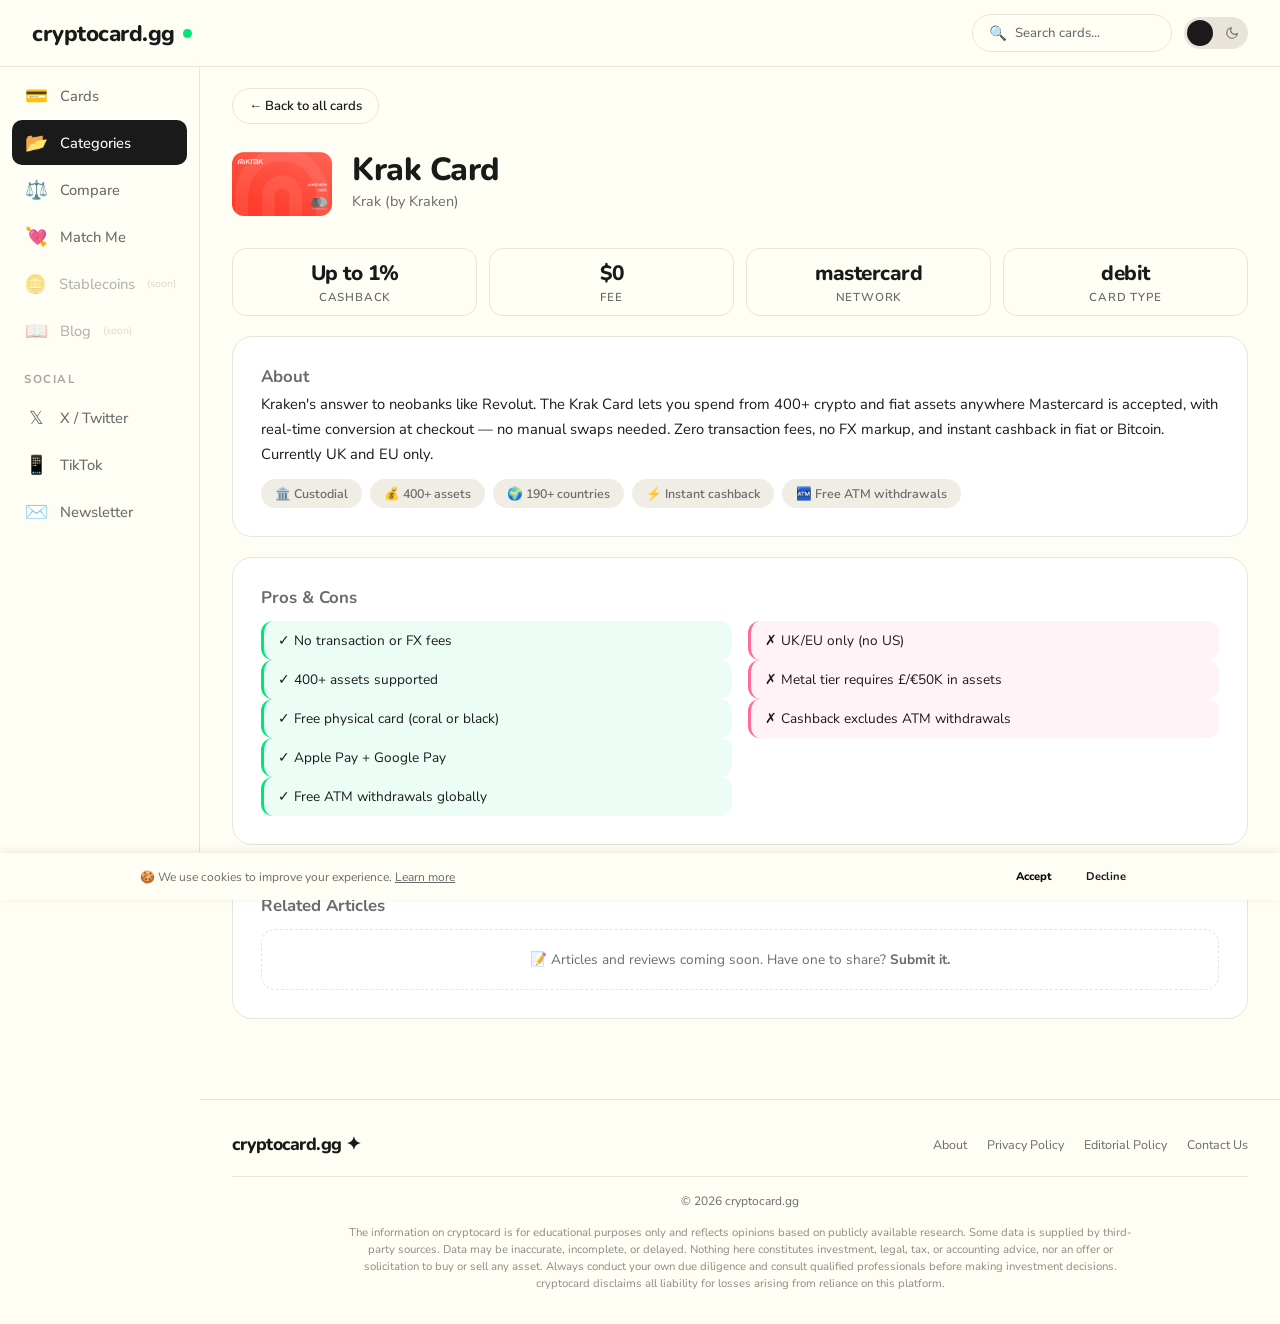
==== commit 862251a1: "Remove taxable event and spread cons from Krak card Co-Authored-By: Claude Opus 4.6 <noreply@anthrop" ====
--- a/card/krak/index.html
+++ b/card/krak/index.html
@@ -72,8 +72,6 @@
       <li>UK/EU only (no US)</li>
       <li>Metal tier requires £/€50K in assets</li>
       <li>Cashback excludes ATM withdrawals</li>
-      <li>Crypto spending is a taxable event</li>
-      <li>Spread applied on asset conversions</li>
     </ul>
     <h2>Key Details</h2>
     <ul>
